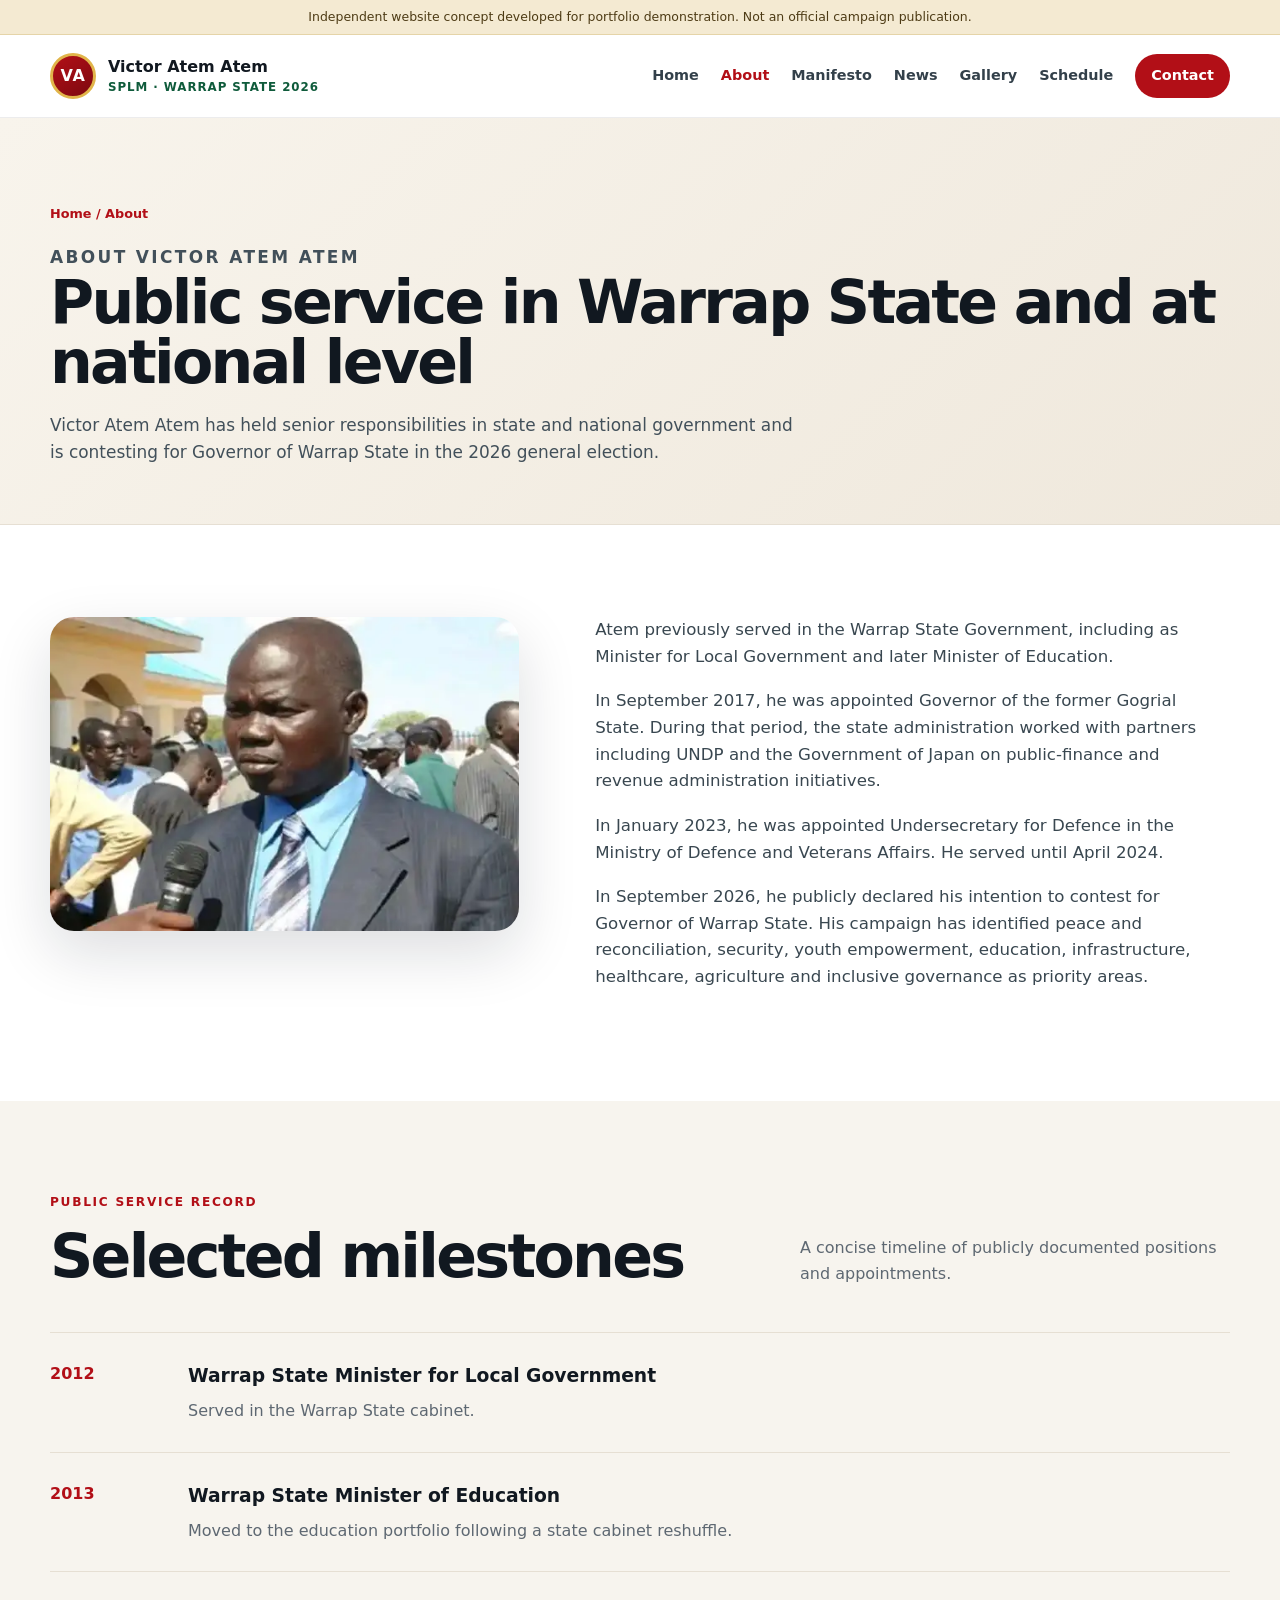
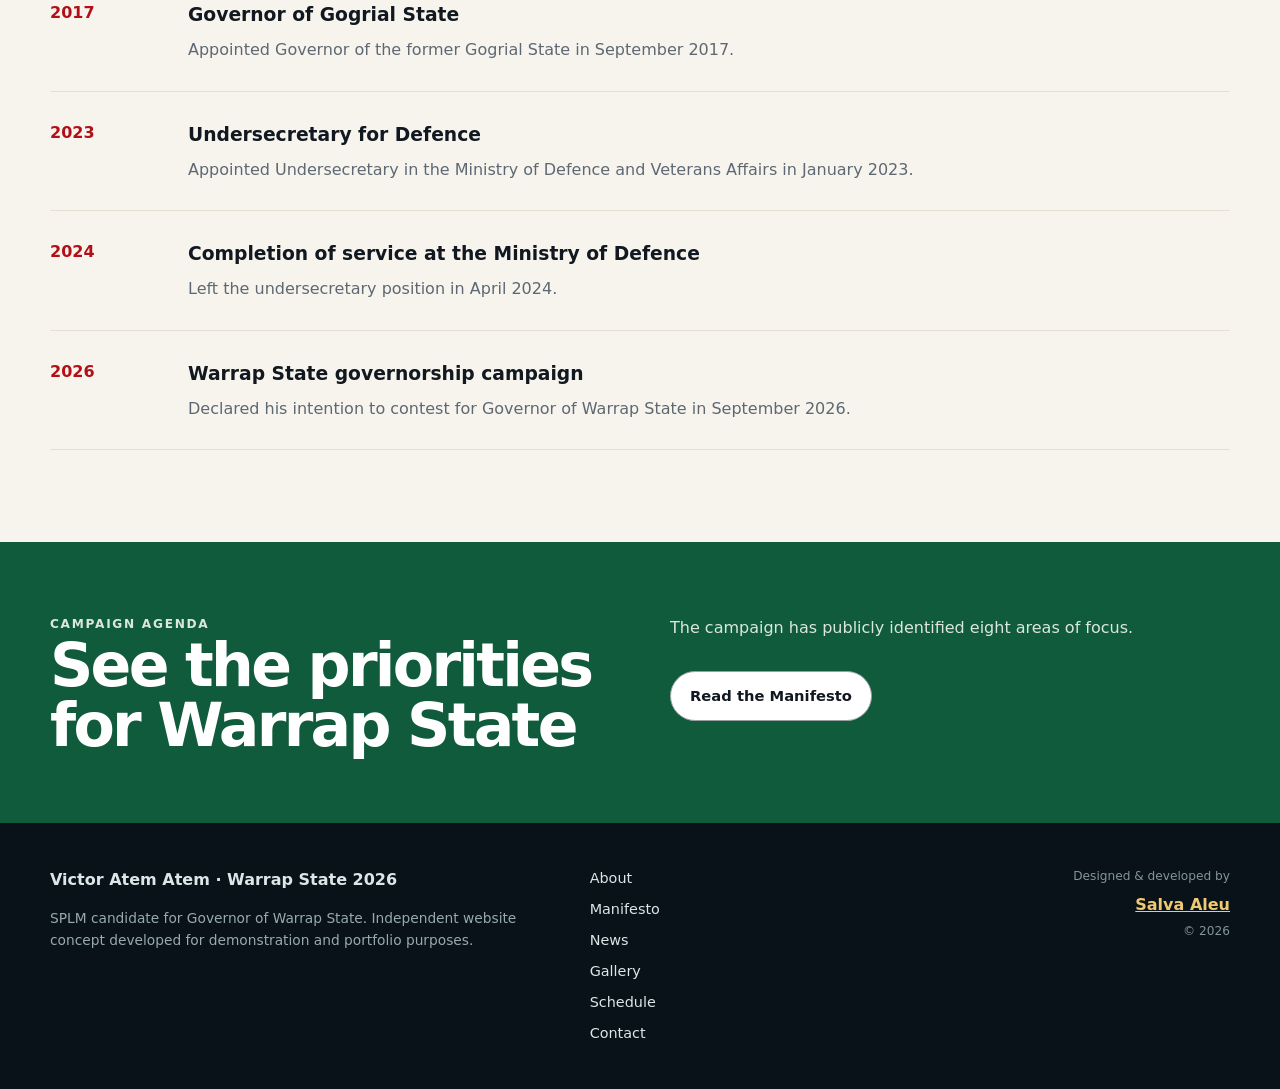
==== about.html @ 62b68c25 "Add full About page" ====
<!doctype html><html lang="en"><head><meta charset="utf-8"><meta name="viewport" content="width=device-width,initial-scale=1"><title>About Victor Atem Atem | Warrap State 2026</title><meta name="description" content="Public service profile of Victor Atem Atem, SPLM candidate for Governor of Warrap State."><meta name="theme-color" content="#b20f17"><link rel="icon" href="/assets/favicon.svg" type="image/svg+xml"><link rel="stylesheet" href="/styles.css"><script defer src="/script.js"></script></head><body><div class="notice"><div class="container">Independent website concept developed for portfolio demonstration. Not an official campaign publication.</div></div><header class="site-header"><div class="container navbar"><a class="brand" href="/"><span class="brand-badge">VA</span><span class="brand-copy"><strong>Victor Atem Atem</strong><small>SPLM · Warrap State 2026</small></span></a><button class="nav-toggle" type="button" aria-expanded="false" aria-controls="main-nav"><span class="sr-only">Open menu</span><span></span><span></span><span></span></button><nav class="main-nav" id="main-nav"><a  href="/">Home</a><a class="active" href="/about.html">About</a><a  href="/manifesto.html">Manifesto</a><a  href="/news.html">News</a><a  href="/gallery.html">Gallery</a><a  href="/schedule.html">Schedule</a><a class="nav-cta" href="/contact.html">Contact</a></nav></div></header><main>
<section class="page-hero"><div class="container"><div class="breadcrumb">Home / About</div><p class="kicker">About Victor Atem Atem</p><h1>Public service in Warrap State and at national level</h1><p>Victor Atem Atem has held senior responsibilities in state and national government and is contesting for Governor of Warrap State in the 2026 general election.</p></div></section>
<section class="section"><div class="container split"><div><img src="/assets/victor-atem.webp" alt="Victor Atem Atem speaking to the media" style="width:100%;border-radius:24px;box-shadow:var(--shadow)"></div><div class="prose"><p>Atem previously served in the Warrap State Government, including as Minister for Local Government and later Minister of Education.</p><p>In September 2017, he was appointed Governor of the former Gogrial State. During that period, the state administration worked with partners including UNDP and the Government of Japan on public-finance and revenue administration initiatives.</p><p>In January 2023, he was appointed Undersecretary for Defence in the Ministry of Defence and Veterans Affairs. He served until April 2024.</p><p>In September 2026, he publicly declared his intention to contest for Governor of Warrap State. His campaign has identified peace and reconciliation, security, youth empowerment, education, infrastructure, healthcare, agriculture and inclusive governance as priority areas.</p></div></div></section>
<section class="section section-soft"><div class="container"><div class="section-head"><div><p class="kicker">Public service record</p><h2>Selected milestones</h2></div><p class="section-intro">A concise timeline of publicly documented positions and appointments.</p></div><div class="timeline">
<div class="timeline-item"><div class="year">2012</div><div><h3>Warrap State Minister for Local Government</h3><p>Served in the Warrap State cabinet.</p></div></div>
<div class="timeline-item"><div class="year">2013</div><div><h3>Warrap State Minister of Education</h3><p>Moved to the education portfolio following a state cabinet reshuffle.</p></div></div>
<div class="timeline-item"><div class="year">2017</div><div><h3>Governor of Gogrial State</h3><p>Appointed Governor of the former Gogrial State in September 2017.</p></div></div>
<div class="timeline-item"><div class="year">2023</div><div><h3>Undersecretary for Defence</h3><p>Appointed Undersecretary in the Ministry of Defence and Veterans Affairs in January 2023.</p></div></div>
<div class="timeline-item"><div class="year">2024</div><div><h3>Completion of service at the Ministry of Defence</h3><p>Left the undersecretary position in April 2024.</p></div></div>
<div class="timeline-item"><div class="year">2026</div><div><h3>Warrap State governorship campaign</h3><p>Declared his intention to contest for Governor of Warrap State in September 2026.</p></div></div>
</div></div></section>
<section class="project-cta"><div class="container"><div><p class="kicker">Campaign agenda</p><h2>See the priorities for Warrap State</h2></div><div><p>The campaign has publicly identified eight areas of focus.</p><div class="actions"><a class="button button-secondary" href="/manifesto.html">Read the Manifesto</a></div></div></div></section>
</main><footer class="site-footer"><div class="container footer-grid"><div><strong>Victor Atem Atem · Warrap State 2026</strong><p>SPLM candidate for Governor of Warrap State. Independent website concept developed for demonstration and portfolio purposes.</p></div><div class="footer-links"><a href="/about.html">About</a><a href="/manifesto.html">Manifesto</a><a href="/news.html">News</a><a href="/gallery.html">Gallery</a><a href="/schedule.html">Schedule</a><a href="/contact.html">Contact</a></div><div class="footer-credit"><span>Designed & developed by</span><a href="https://salvaaleu.com" target="_blank" rel="noopener">Salva Aleu</a><small>© <span id="year">2026</span></small></div></div></footer></body></html>
---- styles.css ----
:root{
  --red:#b20f17;--red-dark:#7d0910;--green:#0f5b3b;--gold:#e1b54a;
  --ink:#111820;--muted:#5e6872;--paper:#f7f4ee;--white:#fff;--line:#e6dfd3;
  --shadow:0 22px 60px rgba(17,24,32,.14);--radius:24px;--max:1180px
}
*{box-sizing:border-box}
html{scroll-behavior:smooth}
body{margin:0;font-family:Inter,ui-sans-serif,system-ui,-apple-system,BlinkMacSystemFont,"Segoe UI",sans-serif;color:var(--ink);background:#fff;line-height:1.6;-webkit-font-smoothing:antialiased}
img{display:block;max-width:100%}
a{color:inherit}
.container{width:min(calc(100% - 40px),var(--max));margin:auto}
.sr-only{position:absolute;width:1px;height:1px;padding:0;margin:-1px;overflow:hidden;clip:rect(0,0,0,0);white-space:nowrap;border:0}
.site-header{position:sticky;top:0;z-index:100;background:rgba(255,255,255,.96);backdrop-filter:blur(14px);border-bottom:1px solid rgba(17,24,32,.08)}
.navbar{min-height:82px;display:flex;align-items:center;justify-content:space-between;gap:24px}
.brand{text-decoration:none;display:flex;align-items:center;gap:12px;min-width:0}
.brand-badge{width:46px;height:46px;border-radius:50%;display:grid;place-items:center;background:linear-gradient(145deg,var(--red),var(--red-dark));color:#fff;font-weight:900;letter-spacing:.04em;border:3px solid var(--gold)}
.brand-copy{display:grid;line-height:1.1}
.brand-copy strong{font-size:1rem}
.brand-copy small{margin-top:5px;color:var(--green);font-size:.74rem;font-weight:800;text-transform:uppercase;letter-spacing:.08em}
.main-nav{display:flex;align-items:center;gap:22px}
.main-nav a{text-decoration:none;font-size:.9rem;font-weight:700;color:#33404a}
.main-nav a:hover,.main-nav a.active{color:var(--red)}
.nav-cta{padding:10px 16px;border-radius:999px;background:var(--red);color:#fff!important}
.nav-toggle{display:none;border:0;background:transparent;width:44px;height:44px;cursor:pointer}
.nav-toggle span:not(.sr-only){display:block;height:2px;background:var(--ink);margin:5px 0}
.notice{background:#f4ead2;color:#4d3b15;border-bottom:1px solid #e5d4a8;font-size:.78rem}
.notice .container{min-height:34px;display:flex;align-items:center;justify-content:center;text-align:center}
.hero{position:relative;overflow:hidden;background:linear-gradient(125deg,#f8f4ec 0%,#efe8db 100%)}
.hero:before{content:"";position:absolute;inset:auto -10% -30% auto;width:520px;height:520px;border-radius:50%;background:rgba(178,15,23,.07)}
.hero-grid{min-height:690px;padding:68px 0;display:grid;grid-template-columns:1.05fr .95fr;gap:64px;align-items:center}
.kicker{margin:0 0 14px;text-transform:uppercase;letter-spacing:.14em;font-size:.76rem;font-weight:900;color:var(--red)}
.hero h1{margin:0;font-size:clamp(3.7rem,7.2vw,6.4rem);line-height:.91;letter-spacing:-.06em}
.hero-role{margin:20px 0 0;font-size:clamp(1.25rem,2.2vw,1.85rem);font-weight:850;color:var(--green)}
.hero-lead{max-width:700px;margin:24px 0 0;font-size:1.08rem;color:#3f4c55}
.actions{display:flex;flex-wrap:wrap;gap:12px;margin-top:30px}
.button{display:inline-flex;align-items:center;justify-content:center;min-height:48px;padding:12px 19px;border-radius:999px;text-decoration:none;font-weight:800;font-size:.92rem;border:1px solid transparent;transition:.2s}
.button-primary{background:var(--red);color:#fff}.button-primary:hover{background:var(--red-dark);transform:translateY(-1px)}
.button-secondary{border-color:#9aa1a5;background:#fff;color:var(--ink)}.button-secondary:hover{border-color:var(--ink)}
.hero-facts{display:grid;grid-template-columns:repeat(3,1fr);gap:14px;margin-top:38px;padding-top:24px;border-top:1px solid rgba(17,24,32,.13)}
.hero-facts span{display:block;color:var(--muted);font-size:.72rem;text-transform:uppercase;letter-spacing:.08em}.hero-facts strong{display:block;margin-top:4px;font-size:.9rem;line-height:1.3}
.hero-photo{margin:0;border-radius:34px;overflow:hidden;box-shadow:var(--shadow);position:relative;min-height:535px;background:#ddd}
.hero-photo img{width:100%;height:535px;object-fit:cover;object-position:55% center}
.hero-photo:after{content:"";position:absolute;inset:0;background:linear-gradient(to top,rgba(0,0,0,.4),transparent 35%)}
.hero-photo figcaption{position:absolute;z-index:2;left:22px;right:22px;bottom:17px;color:#fff;font-size:.78rem}
.section{padding:92px 0}.section-soft{background:var(--paper)}.section-dark{background:var(--ink);color:#fff}
.section-head{display:grid;grid-template-columns:1fr minmax(280px,430px);gap:48px;align-items:end;margin-bottom:46px}
.section h2,.page-hero h1,.project-cta h2{margin:0;font-size:clamp(2.3rem,4.7vw,4.1rem);line-height:1;letter-spacing:-.045em}
.section-intro{margin:0;color:var(--muted)}
.section-dark .section-intro{color:#b9c2c8}.section-dark .kicker{color:#f0c768}
.split{display:grid;grid-template-columns:.85fr 1.15fr;gap:76px}
.prose{color:#394750;font-size:1.04rem}.prose p{margin:0 0 18px}
.stat-strip{display:grid;grid-template-columns:repeat(4,1fr);border-top:1px solid var(--line);border-left:1px solid var(--line)}
.stat-strip div{padding:26px;border-right:1px solid var(--line);border-bottom:1px solid var(--line)}
.stat-strip strong{display:block;font-size:1.15rem}.stat-strip span{color:var(--muted);font-size:.82rem}
.cards{display:grid;grid-template-columns:repeat(4,1fr);gap:14px}
.card{border:1px solid var(--line);border-radius:18px;padding:22px;background:#fff;min-height:180px}
.card .num{color:var(--red);font-size:.76rem;font-weight:900}.card h3{margin:28px 0 6px;font-size:1.15rem}.card p{margin:0;color:var(--muted);font-size:.9rem}
.section-dark .card{background:#17212a;border-color:#2a3842}.section-dark .card .num{color:#f0c768}.section-dark .card p{color:#b8c1c7}
.home-news{display:grid;grid-template-columns:repeat(3,1fr);gap:16px}
.news-card{border:1px solid var(--line);border-radius:20px;padding:22px;background:#fff;text-decoration:none;transition:.2s}
.news-card:hover{transform:translateY(-2px);box-shadow:0 14px 30px rgba(17,24,32,.08)}
.news-card time{font-size:.75rem;color:var(--red);font-weight:850}.news-card h3{font-size:1.15rem;line-height:1.3;margin:20px 0 8px}.news-card p{margin:0;color:var(--muted);font-size:.9rem}
.page-hero{padding:86px 0 58px;background:linear-gradient(135deg,#f8f4ec,#efe8dc);border-bottom:1px solid var(--line)}
.page-hero p{max-width:760px;margin:20px 0 0;font-size:1.06rem;color:#42505a}
.breadcrumb{font-size:.8rem;font-weight:800;color:var(--red);margin-bottom:12px}
.timeline{border-top:1px solid var(--line)}
.timeline-item{display:grid;grid-template-columns:110px 1fr;gap:28px;padding:28px 0;border-bottom:1px solid var(--line)}
.timeline-item .year{font-weight:900;color:var(--red)}.timeline-item h3{margin:0 0 7px}.timeline-item p{margin:0;color:var(--muted)}
.manifesto-grid{display:grid;grid-template-columns:repeat(2,1fr);gap:18px}
.manifesto-item{border:1px solid var(--line);border-radius:20px;padding:26px;background:#fff}
.manifesto-item span{font-size:.75rem;font-weight:900;color:var(--red)}.manifesto-item h2{font-size:1.55rem!important;margin:12px 0 8px!important;letter-spacing:-.02em!important}.manifesto-item p{margin:0;color:var(--muted)}
.gallery-grid{display:grid;grid-template-columns:2fr 1fr;gap:16px}
.gallery-item{border-radius:22px;overflow:hidden;background:#ddd;position:relative;min-height:360px}.gallery-item img{width:100%;height:100%;object-fit:cover}.gallery-item:first-child{min-height:520px}
.gallery-caption{margin-top:14px;color:var(--muted);font-size:.9rem}
.schedule-list{border-top:1px solid var(--line)}
.schedule-row{display:grid;grid-template-columns:160px 1fr 170px;gap:24px;align-items:center;padding:24px 0;border-bottom:1px solid var(--line)}
.schedule-row .date{font-weight:900;color:var(--red)}.schedule-row h3{margin:0 0 5px}.schedule-row p{margin:0;color:var(--muted)}.schedule-row .status{justify-self:end;font-size:.78rem;font-weight:850;padding:7px 10px;border-radius:999px;background:#eee9df}
.contact-grid{display:grid;grid-template-columns:.8fr 1.2fr;gap:54px}
.contact-panel{background:var(--ink);color:#fff;border-radius:24px;padding:28px}.contact-panel h2{font-size:1.7rem!important}.contact-panel p{color:#bdc7cc}
.contact-list{display:grid;gap:12px;margin-top:24px}.contact-list div{padding-top:12px;border-top:1px solid #33414b}.contact-list span{display:block;color:#90a0a9;font-size:.75rem;text-transform:uppercase;letter-spacing:.08em}.contact-list strong{display:block;margin-top:4px}
.form-grid{display:grid;grid-template-columns:1fr 1fr;gap:14px}.field{display:grid;gap:6px}.field.full{grid-column:1/-1}.field label{font-size:.82rem;font-weight:800}.field input,.field textarea{width:100%;border:1px solid #cfd5d7;border-radius:12px;padding:12px 13px;font:inherit}.field textarea{min-height:150px;resize:vertical}
.form-note{font-size:.82rem;color:var(--muted);margin-top:10px}
.project-cta{background:var(--green);color:#fff;padding:68px 0}.project-cta .container{display:grid;grid-template-columns:1fr 1fr;gap:60px;align-items:start}.project-cta p{margin:5px 0 0;color:#dce6e1}
.site-footer{background:#091218;color:#dce5e8;padding:44px 0}
.footer-grid{display:grid;grid-template-columns:1.25fr .75fr .75fr;gap:36px}.site-footer p{color:#98a9b2;font-size:.86rem;max-width:560px}.footer-links{display:grid;gap:8px}.footer-links a{text-decoration:none;font-size:.9rem}.footer-credit{display:grid;align-content:start;justify-items:end;gap:5px;text-align:right}.footer-credit span,.footer-credit small{font-size:.76rem;color:#82949d}.footer-credit a{color:#efca70;font-weight:800}
.inline-links{display:flex;flex-wrap:wrap;gap:16px;margin-top:20px}.inline-links a{font-weight:800;color:var(--green);text-underline-offset:4px}
@media(max-width:980px){
  .hero-grid{grid-template-columns:1fr;gap:38px;min-height:auto}.hero-photo,.hero-photo img{height:450px;min-height:450px}.split,.section-head,.project-cta .container,.contact-grid{grid-template-columns:1fr;gap:30px}.cards{grid-template-columns:repeat(2,1fr)}.home-news{grid-template-columns:1fr}.manifesto-grid{grid-template-columns:1fr}.gallery-grid{grid-template-columns:1fr}.stat-strip{grid-template-columns:repeat(2,1fr)}.footer-grid{grid-template-columns:1fr 1fr}.footer-credit{justify-items:start;text-align:left}
}
@media(max-width:760px){
  .container{width:min(calc(100% - 28px),var(--max))}.navbar{min-height:72px}.brand-copy small{display:none}.nav-toggle{display:block}.main-nav{position:absolute;left:14px;right:14px;top:calc(100% + 8px);display:none;flex-direction:column;align-items:stretch;gap:0;background:#fff;border:1px solid var(--line);border-radius:16px;padding:10px;box-shadow:var(--shadow)}.main-nav.open{display:flex}.main-nav a{padding:12px 10px}.nav-cta{border-radius:10px}.hero h1{font-size:clamp(3.25rem,16vw,5rem)}.hero-grid{padding:52px 0}.hero-facts{grid-template-columns:1fr}.section{padding:68px 0}.cards,.stat-strip{grid-template-columns:1fr}.timeline-item{grid-template-columns:1fr;gap:5px}.schedule-row{grid-template-columns:1fr;gap:8px}.schedule-row .status{justify-self:start}.gallery-item:first-child,.gallery-item{min-height:330px}.form-grid{grid-template-columns:1fr}.field.full{grid-column:auto}.footer-grid{grid-template-columns:1fr;gap:26px}
}
@media(prefers-reduced-motion:reduce){html{scroll-behavior:auto}*{transition:none!important}}
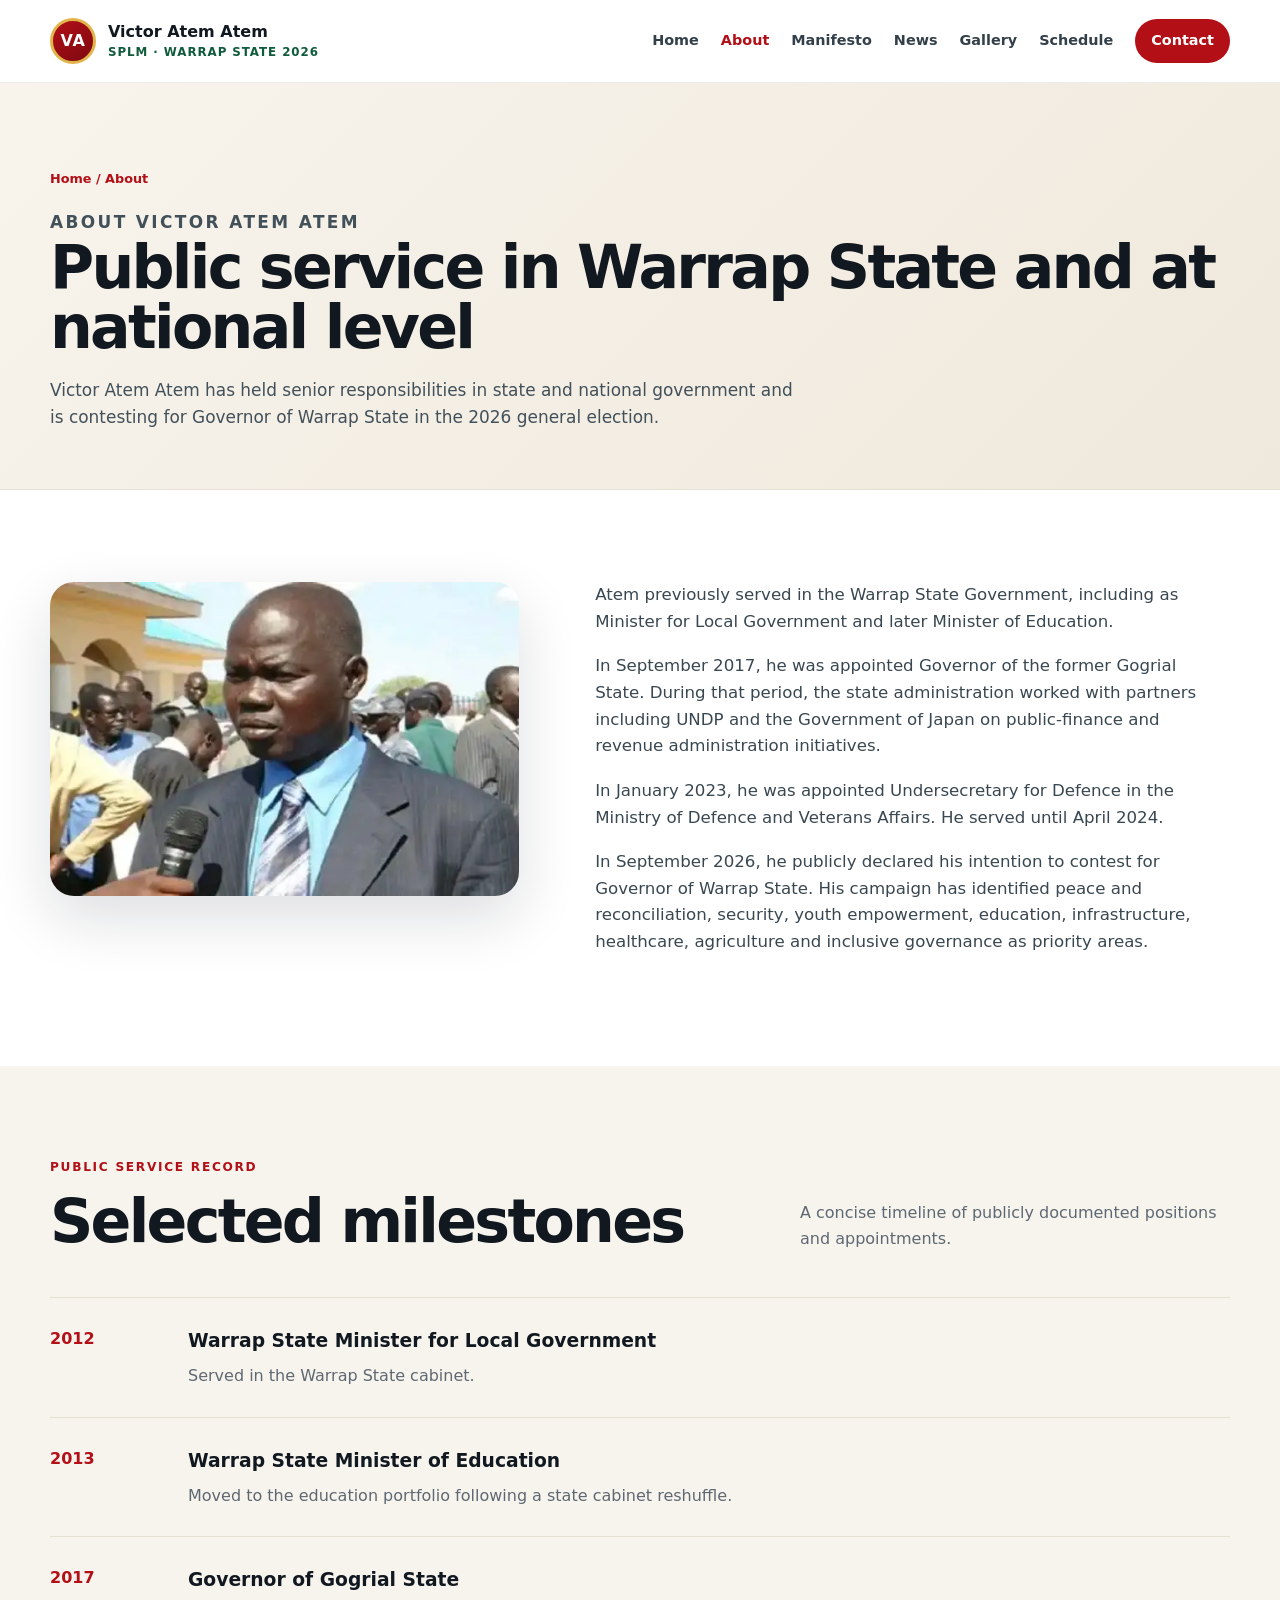
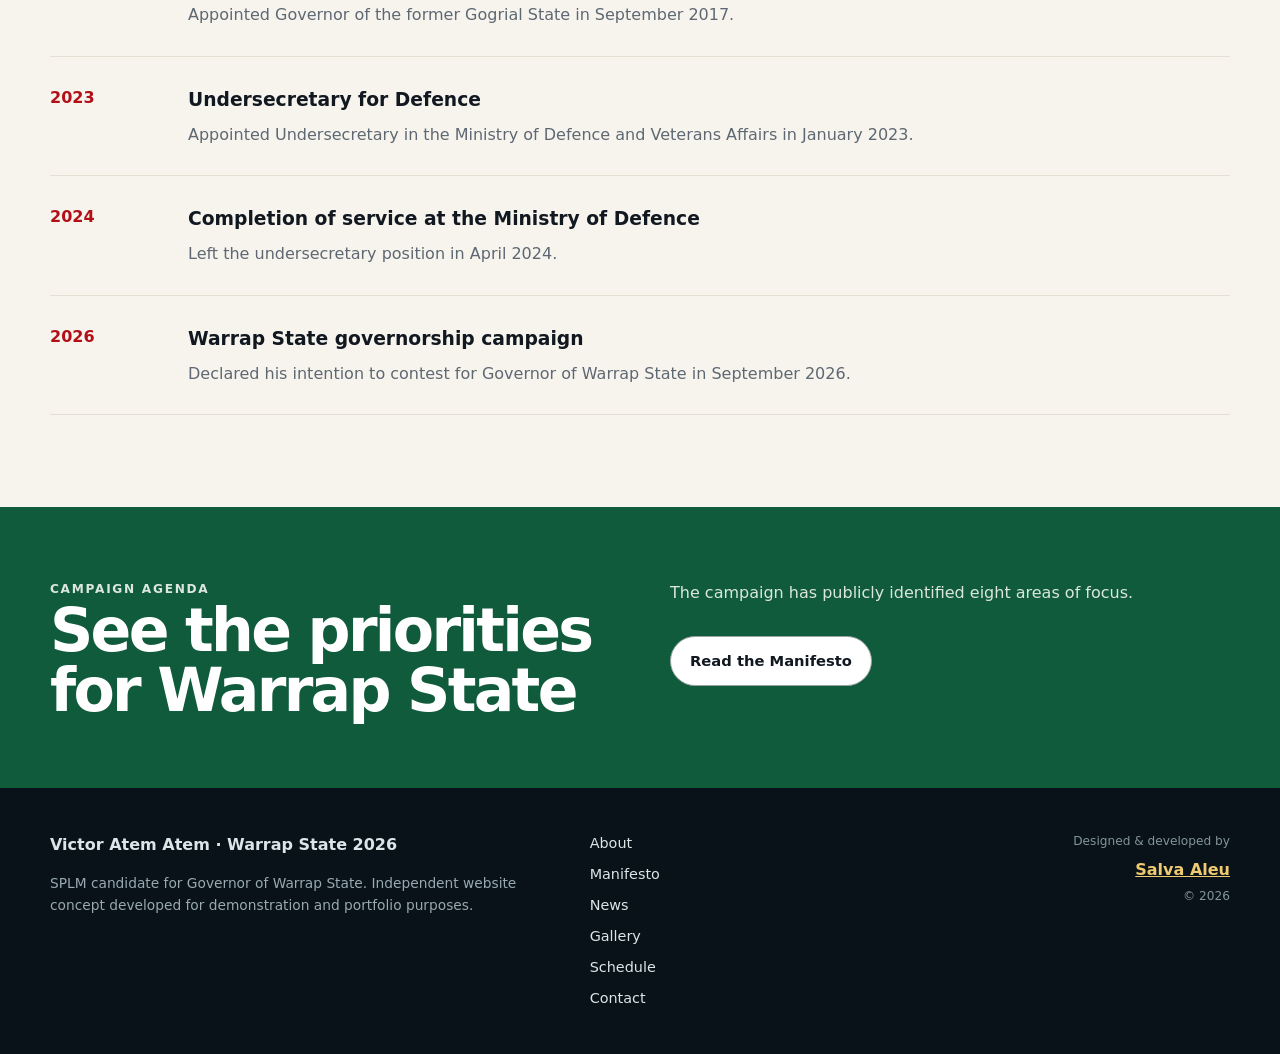
==== commit c4476f4e: "Refine campaign presentation and keep demo disclosure in footer" ====
--- a/about.html
+++ b/about.html
@@ -1,4 +1,4 @@
-<!doctype html><html lang="en"><head><meta charset="utf-8"><meta name="viewport" content="width=device-width,initial-scale=1"><title>About Victor Atem Atem | Warrap State 2026</title><meta name="description" content="Public service profile of Victor Atem Atem, SPLM candidate for Governor of Warrap State."><meta name="theme-color" content="#b20f17"><link rel="icon" href="/assets/favicon.svg" type="image/svg+xml"><link rel="stylesheet" href="/styles.css"><script defer src="/script.js"></script></head><body><div class="notice"><div class="container">Independent website concept developed for portfolio demonstration. Not an official campaign publication.</div></div><header class="site-header"><div class="container navbar"><a class="brand" href="/"><span class="brand-badge">VA</span><span class="brand-copy"><strong>Victor Atem Atem</strong><small>SPLM · Warrap State 2026</small></span></a><button class="nav-toggle" type="button" aria-expanded="false" aria-controls="main-nav"><span class="sr-only">Open menu</span><span></span><span></span><span></span></button><nav class="main-nav" id="main-nav"><a  href="/">Home</a><a class="active" href="/about.html">About</a><a  href="/manifesto.html">Manifesto</a><a  href="/news.html">News</a><a  href="/gallery.html">Gallery</a><a  href="/schedule.html">Schedule</a><a class="nav-cta" href="/contact.html">Contact</a></nav></div></header><main>
+<!doctype html><html lang="en"><head><meta charset="utf-8"><meta name="viewport" content="width=device-width,initial-scale=1"><title>About Victor Atem Atem | Warrap State 2026</title><meta name="description" content="Public service profile of Victor Atem Atem, SPLM candidate for Governor of Warrap State."><meta name="theme-color" content="#b20f17"><link rel="icon" href="/assets/favicon.svg" type="image/svg+xml"><link rel="stylesheet" href="/styles.css"><script defer src="/script.js"></script></head><body><header class="site-header"><div class="container navbar"><a class="brand" href="/"><span class="brand-badge">VA</span><span class="brand-copy"><strong>Victor Atem Atem</strong><small>SPLM · Warrap State 2026</small></span></a><button class="nav-toggle" type="button" aria-expanded="false" aria-controls="main-nav"><span class="sr-only">Open menu</span><span></span><span></span><span></span></button><nav class="main-nav" id="main-nav"><a  href="/">Home</a><a class="active" href="/about.html">About</a><a  href="/manifesto.html">Manifesto</a><a  href="/news.html">News</a><a  href="/gallery.html">Gallery</a><a  href="/schedule.html">Schedule</a><a class="nav-cta" href="/contact.html">Contact</a></nav></div></header><main>
 <section class="page-hero"><div class="container"><div class="breadcrumb">Home / About</div><p class="kicker">About Victor Atem Atem</p><h1>Public service in Warrap State and at national level</h1><p>Victor Atem Atem has held senior responsibilities in state and national government and is contesting for Governor of Warrap State in the 2026 general election.</p></div></section>
 <section class="section"><div class="container split"><div><img src="/assets/victor-atem.webp" alt="Victor Atem Atem speaking to the media" style="width:100%;border-radius:24px;box-shadow:var(--shadow)"></div><div class="prose"><p>Atem previously served in the Warrap State Government, including as Minister for Local Government and later Minister of Education.</p><p>In September 2017, he was appointed Governor of the former Gogrial State. During that period, the state administration worked with partners including UNDP and the Government of Japan on public-finance and revenue administration initiatives.</p><p>In January 2023, he was appointed Undersecretary for Defence in the Ministry of Defence and Veterans Affairs. He served until April 2024.</p><p>In September 2026, he publicly declared his intention to contest for Governor of Warrap State. His campaign has identified peace and reconciliation, security, youth empowerment, education, infrastructure, healthcare, agriculture and inclusive governance as priority areas.</p></div></div></section>
 <section class="section section-soft"><div class="container"><div class="section-head"><div><p class="kicker">Public service record</p><h2>Selected milestones</h2></div><p class="section-intro">A concise timeline of publicly documented positions and appointments.</p></div><div class="timeline">
